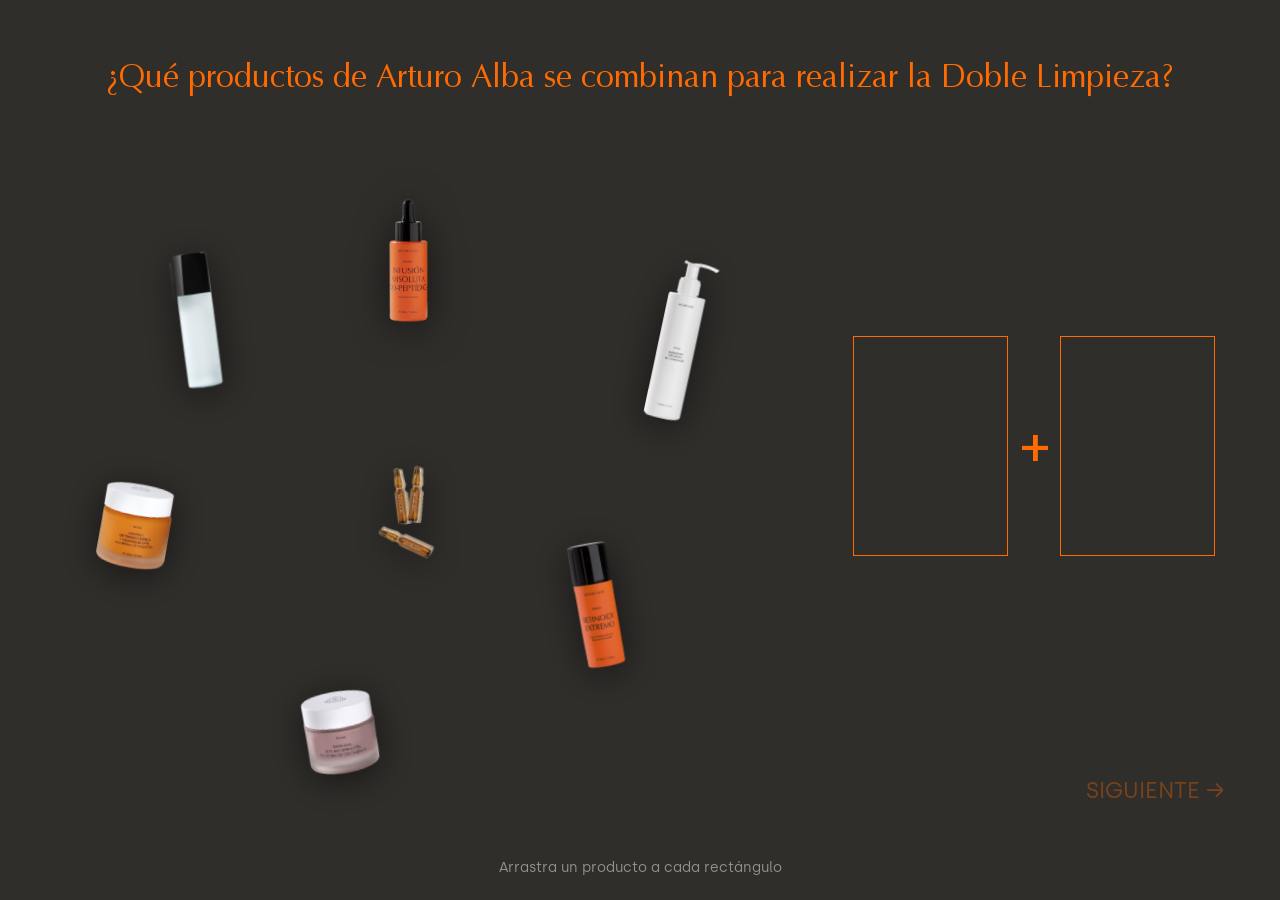
==== test-1.html @ 3ae80b5c "prueba" ====
<!DOCTYPE html>
<html lang="es">
<head>
    <meta charset="UTF-8">
    <meta name="viewport" content="width=device-width, initial-scale=1.0">
    <title>Pregunta 1 — La Fórmula del Saber | Arturo Alba</title>
    <link rel="icon" href="assets/images/favicon.png">
    <link rel="stylesheet" href="css/main.css">
    <style>
        /* ===== TEMPLATE D: Drag & Drop ===== */

        /* FIX 1 — Panel: anular padding heredado del grid base,
           convertir a flex-columna ocupando toda la pantalla          */
        .quiz--template-d .quiz__panel--full {
            display: flex;
            flex-direction: column;
            height: 100vh;
            padding: 0;
            gap: 0;
            overflow: hidden;
        }

        /* FIX 1 — Header: ancho completo, centrado sobre toda la página */
        .quiz--template-d .quiz__header {
            width: 100%;
            box-sizing: border-box;
            padding: 3.5rem 4rem 1rem;
            text-align: center;
            flex-shrink: 0;
        }

        /* FIX 1 — La pregunta: anular margin: 0 0 2.5rem de .quiz__question
           (que por orden de cascada aplasta el margin: 0 auto de --center)  */
        .quiz--template-d .quiz__question.quiz__question--center {
            margin: 0 auto;
            max-width: 72rem;
            text-align: center;
        }

        /* FIX 3 — Subtítulo en Silka, frase normal, sin interletrado extra,
           movido a la parte inferior (fuera del header)                      */
        .quiz--template-d .quiz__drag-hint {
            font-family: "Silka", sans-serif;
            color: rgba(255, 255, 255, 0.48);
            font-size: 0.88rem;
            letter-spacing: normal;
            text-transform: none;
            text-align: center;
            width: 100%;
            flex-shrink: 0;
            padding: 0.6rem 0;
            box-sizing: border-box;
        }

        /* Drag interface: pool (2/3) + zona drop (1/3) */
        .quiz__drag-interface {
            flex: 1;
            display: flex;
            min-height: 0;
        }

        /* FIX 2 — Pool: ocupa 2/3 del ancho */
        .quiz__pool {
            position: relative;
            width: 66.67%;
            flex-shrink: 0;
        }

        .quiz__drag-item {
            position: absolute;
            cursor: grab;
            user-select: none;
            transform: rotate(var(--rot, 0deg));
            transition: transform 0.18s ease;
            z-index: 1;
        }

        .quiz__drag-item:hover {
            transform: rotate(var(--rot, 0deg)) scale(1.07);
            z-index: 10;
        }

        .quiz__drag-item:active {
            cursor: grabbing;
        }

        .quiz__drag-item img {
            display: block;
            max-height: 160px;
            width: auto;
            pointer-events: none;
            filter: drop-shadow(0 6px 18px rgba(0, 0, 0, 0.55));
        }

        /* FIX 4 — Etiqueta: width fijo (evita colapso shrink-to-fit),
           tamaño grande, izquierda, ~3-4 renglones                    */
        .quiz__drag-label {
            position: absolute;
            left: calc(100% + 14px);
            top: 50%;
            transform: translateY(-50%);
            font-family: "Optima", "Palatino Linotype", Palatino, serif;
            color: #ffffff;
            text-transform: uppercase;
            font-size: 0.9rem;
            letter-spacing: 0.07em;
            line-height: 1.25;
            white-space: normal;
            width: 160px;
            text-align: left;
            opacity: 0;
            transition: opacity 0.2s ease;
            pointer-events: none;
        }

        .quiz__drag-item:hover .quiz__drag-label {
            opacity: 1;
        }

        /* Zona de drop: 1/3 del ancho */
        .quiz__drop-area {
            width: 33.33%;
            flex-shrink: 0;
            display: flex;
            align-items: center;
            justify-content: flex-start;
            gap: 0.75rem;
            padding: 2rem 2rem 2rem 0;
        }

        .quiz__drop-zone {
            width: 155px;
            height: 220px;
            border: 1.5px solid #ff6b00;
            padding: 15px;
            display: flex;
            align-items: center;
            justify-content: center;
            position: relative;
            transition: background-color 0.15s ease, border-color 0.15s ease;
            flex-shrink: 0;
        }

        .quiz__drop-zone.is-over {
            background-color: rgba(224, 118, 48, 0.12);
            border-color: #ff6b00;
        }

        .quiz__drop-zone .quiz__zone-img {
            max-width: 100%;
            max-height: 100%;
            object-fit: contain;
            pointer-events: none;
            cursor: grab;
        }

        .quiz__drop-plus {
            font-family: "Optima", "Palatino Linotype";
            color: #ff6b00;
            font-size: 3rem;
            font-weight: bolder;
            flex-shrink: 0;
            user-select: none;
        }

        /* FIX 5 — Botón: alineado a la derecha, sin movimiento al hover */
        .quiz--template-d .quiz__next {
            align-self: flex-end;
            margin: 0 3.5rem 2rem 0;
        }

        /* Neutralizar el scale que causa la sensación de movimiento */
        .quiz--template-d .quiz__next.is-active:hover,
        .quiz--template-d .quiz__next.is-active:focus-visible {
            transform: none;
            opacity: 0.8;
        }
    </style>
</head>
<body class="quiz quiz--full quiz--template-d quiz--q1" data-question="1">

<main class="quiz__panel--full">

    <div class="quiz__header">
        <h1 class="quiz__question quiz__question--center">&#191;Qu&#233; productos de Arturo Alba se combinan para realizar la Doble Limpieza?</h1>
    </div>

    <div class="quiz__drag-interface">

        <!-- Pool: 7 productos dispersos en 2/3 de la pantalla -->
        <div class="quiz__pool" id="pool">

            <div class="quiz__drag-item" id="item-agua-micelar" data-product="agua-micelar"
                 draggable="true" style="left:17%;top:19%;--rot:-7deg">
                <img src="assets/images/test-1-agua-micelar-D.png" alt="Agua Micelar" draggable="false">
                <span class="quiz__drag-label">Agua <br> Micelar</span>
            </div>

            <div class="quiz__drag-item" id="item-limpiadora-espumosa" data-product="limpiadora-espumosa"
                 draggable="true" style="left:74%;top:22%;--rot:12deg">
                <img src="assets/images/test-1-limpiadora-espumosa-D.png" alt="Limpiadora Espumosa" draggable="false">
                <span class="quiz__drag-label">Limpiadora Espumosa</span>
            </div>

            <div class="quiz__drag-item" id="item-manteca" data-product="manteca"
                 draggable="true" style="left:10%;top:50%;--rot:10deg">
                <img src="assets/images/test-1-manteca-D.png" alt="Manteca de Primera Limpieza" draggable="false">
                <span class="quiz__drag-label">Manteca <br> de Primera <br> Limpieza</span>
            </div>

            <div class="quiz__drag-item" id="item-infusion" data-product="infusion"
                 draggable="true" style="left:42%;top:10%;--rot:0deg">
                <img src="assets/images/test-1-infusion-D.png" alt="Infusi&#243;n Absoluta" draggable="false">
                <span class="quiz__drag-label">Infusi&#243;n Absoluta</span>
            </div>

            <div class="quiz__drag-item" id="item-rapsodia" data-product="rapsodia"
                 draggable="true" style="left:34%;top:81%;--rot:-9deg">
                <img src="assets/images/test-1-rapsodia-D.png" alt="Rapsodia Alta Recuperaci&#243;n" draggable="false">
                <span class="quiz__drag-label">Rapsodia Alta Recuperaci&#243;n</span>
            </div>

            <div class="quiz__drag-item" id="item-retinoide" data-product="retinoide"
                 draggable="true" style="left:64%;top:62%;--rot:-10deg">
                <img src="assets/images/test-1-retinoide-D.png" alt="Retinoide Extremo" draggable="false">
                <span class="quiz__drag-label">Retinoide Extremo</span>
            </div>

            <div class="quiz__drag-item" id="item-solucion-exfoliante" data-product="solucion-exfoliante"
                 draggable="true" style="left:42%;top:48%;--rot:-7deg">
                <img src="assets/images/test-1-solucion-exfoliante-D.png" alt="Soluci&#243;n Exfoliante" draggable="false">
                <span class="quiz__drag-label">Soluci&#243;n Exfoliante</span>
            </div>

        </div>

        <!-- Zona de drop: dos rectángulos + símbolo + -->
        <div class="quiz__drop-area">
            <div class="quiz__drop-zone" id="zone-0" data-zone="0"></div>
            <div class="quiz__drop-plus" aria-hidden="true">+</div>
            <div class="quiz__drop-zone" id="zone-1" data-zone="1"></div>
        </div>

    </div>

    <a href="test-2.html" class="quiz__next" aria-disabled="true">SIGUIENTE &#8594;</a>

    <p class="quiz__drag-hint">Arrastra un producto a cada rect&#225;ngulo</p>

</main>

<script>
(function () {
    "use strict";

    var body    = document.body;
    var page    = body.dataset.question;        // "1"
    var nextBtn = document.querySelector(".quiz__next");
    var pool    = document.getElementById("pool");
    var zoneEls = [
        document.getElementById("zone-0"),
        document.getElementById("zone-1")
    ];

    /* Qué producto hay en cada zona (null = vacía) */
    var zoneContent = [null, null];

    /* Estado del arrastre en curso */
    var dragState = null; // { product: string, fromZone: null | 0 | 1 }

    /* -------- Utilidades -------- */

    function getPoolItem(product) {
        return document.getElementById("item-" + product);
    }

    function hidePoolItem(product) {
        var el = getPoolItem(product);
        if (el) el.style.visibility = "hidden";
    }

    function showPoolItem(product) {
        var el = getPoolItem(product);
        if (el) el.style.visibility = "visible";
    }

    function clearZone(zoneIndex) {
        var existing = zoneEls[zoneIndex].querySelector(".quiz__zone-img");
        if (existing) zoneEls[zoneIndex].removeChild(existing);
    }

    function renderZone(zoneIndex, product) {
        clearZone(zoneIndex);

        var sourceImg = getPoolItem(product).querySelector("img");
        var img = document.createElement("img");
        img.src       = sourceImg.src;
        img.alt       = sourceImg.alt;
        img.className = "quiz__zone-img";
        img.draggable = true;

        /* Al arrastrar la imagen ya colocada en la zona */
        img.addEventListener("dragstart", function (e) {
            dragState = { product: product, fromZone: zoneIndex };
            e.dataTransfer.effectAllowed = "move";
            e.dataTransfer.setData("text/plain", product);
        });
        img.addEventListener("dragend", function () {
            dragState = null;
        });

        zoneEls[zoneIndex].appendChild(img);
    }

    function updateAnswer() {
        if (zoneContent[0] !== null && zoneContent[1] !== null) {
            var sorted = [zoneContent[0], zoneContent[1]].sort();
            try { sessionStorage.setItem("respuesta-" + page, sorted.join("+")); } catch (e) {}
            nextBtn.classList.add("is-active");
            nextBtn.removeAttribute("aria-disabled");
        } else {
            try { sessionStorage.removeItem("respuesta-" + page); } catch (e) {}
            nextBtn.classList.remove("is-active");
            nextBtn.setAttribute("aria-disabled", "true");
        }
    }

    /* -------- Pool: arrastre de productos -------- */

    pool.querySelectorAll(".quiz__drag-item").forEach(function (item) {
        var product = item.dataset.product;

        item.addEventListener("dragstart", function (e) {
            dragState = { product: product, fromZone: null };
            e.dataTransfer.effectAllowed = "move";
            e.dataTransfer.setData("text/plain", product);
            /* Ocultar tras un tick para que el ghost se renderice bien */
            setTimeout(function () { item.style.visibility = "hidden"; }, 0);
        });

        item.addEventListener("dragend", function () {
            /* Si el producto no quedó en ninguna zona, restaurar */
            if (zoneContent.indexOf(product) === -1) {
                item.style.visibility = "visible";
            }
            dragState = null;
        });
    });

    /* -------- Zonas: reciben el drop -------- */

    zoneEls.forEach(function (zone, zoneIndex) {

        zone.addEventListener("dragover", function (e) {
            e.preventDefault();
            e.dataTransfer.dropEffect = "move";
            zone.classList.add("is-over");
        });

        zone.addEventListener("dragleave", function (e) {
            if (!zone.contains(e.relatedTarget)) {
                zone.classList.remove("is-over");
            }
        });

        zone.addEventListener("drop", function (e) {
            e.preventDefault();
            zone.classList.remove("is-over");
            if (!dragState) return;

            var incoming = dragState.product;
            var fromZone = dragState.fromZone;
            var existing = zoneContent[zoneIndex];

            /* Misma zona: sin cambios */
            if (fromZone === zoneIndex) {
                dragState = null;
                return;
            }

            if (fromZone === null) {
                /* Pool → Zona */
                hidePoolItem(incoming);
                if (existing !== null) {
                    /* Zona ocupada: devolver su contenido al pool */
                    showPoolItem(existing);
                    clearZone(zoneIndex);
                }
            } else {
                /* Zona → Zona (intercambio o traslado) */
                if (existing !== null) {
                    /* Intercambio: el contenido actual va a la zona de origen */
                    zoneContent[fromZone] = existing;
                    renderZone(fromZone, existing);
                } else {
                    /* Traslado simple: vaciar zona de origen */
                    zoneContent[fromZone] = null;
                    clearZone(fromZone);
                }
            }

            zoneContent[zoneIndex] = incoming;
            renderZone(zoneIndex, incoming);
            dragState = null;
            updateAnswer();
        });
    });

    /* -------- Pool: acepta devoluciones desde las zonas -------- */

    pool.addEventListener("dragover", function (e) {
        if (dragState && dragState.fromZone !== null) {
            e.preventDefault();
            e.dataTransfer.dropEffect = "move";
        }
    });

    pool.addEventListener("drop", function (e) {
        e.preventDefault();
        if (!dragState || dragState.fromZone === null) return;

        var product  = dragState.product;
        var fromZone = dragState.fromZone;

        zoneContent[fromZone] = null;
        clearZone(fromZone);
        showPoolItem(product);

        dragState = null;
        updateAnswer();
    });

    /* -------- Botón Siguiente: guard -------- */

    nextBtn.addEventListener("click", function (e) {
        if (!nextBtn.classList.contains("is-active")) e.preventDefault();
    });

})();
</script>

</body>
</html>
---- css/main.css ----
/* =============================================
   RESET BÁSICO
   (colocar SIEMPRE al principio de main.css)
============================================= */
*,
*::before,
*::after {
    box-sizing: border-box;
}

/* =============================================
   FUENTES DE MARCA
   (si ya las tienes declaradas en main.css, borra este bloque)
============================================= */
@font-face {
    font-family: "Optima";
    src: url("../assets/fonts/Optima-Regular.woff2") format("woff2");
    font-weight: 400;
    font-display: swap;
}

@font-face {
    font-family: "Silka";
    src: url("../assets/fonts/Silka-Regular.woff2") format("woff2");
    font-weight: 400;
    font-display: swap;
}

/* =============================================
   UTILIDAD ACCESIBILIDAD
============================================= */
.sr-only {
    position: absolute;
    width: 1px;
    height: 1px;
    padding: 0;
    margin: -1px;
    overflow: hidden;
    clip: rect(0, 0, 0, 0);
    white-space: nowrap;
    border: 0;
}

/* =============================================
   LANDING — LA FÓRMULA DEL SABER
============================================= */
body.landing {
    height: 100%;
    margin: 0;
    overflow: hidden;
    background: #302e2b;
}

body.landing {
    position: relative;
    min-height: 100vh;
    display: flex;
    align-items: center;
    justify-content: center;
    font-family: "Silka", sans-serif;
}

.landing__bg {
    position: fixed;
    inset: 0;
    background-image: url("../assets/images/fondo-landing.png");
    background-size: cover;
    background-position: center;
    z-index: 0;
}

.landing__bg::after {
    content: "";
    position: absolute;
    inset: 0;
    background: linear-gradient(180deg, rgba(48,46,43,.35) 0%, rgba(48,46,43,.15) 30%, rgba(48,46,43,.15) 70%, rgba(48,46,43,.35) 100%);
}

/* Texto de márgenes: se recorta parcialmente contra el borde de la ventana */
.landing__text {
    position: absolute;
    left: 50%;
    transform: translateX(-50%);
    width: 100%;
    text-align: center;
    font-family: "Optima", serif;
    font-weight: 400;
    font-size: clamp(3.5rem, min(13vw, 16vh), 10rem);
    letter-spacing: 0.04em;
    color: #ffffff;
    line-height: 1;
    z-index: 1;
    white-space: nowrap;
    pointer-events: none;
}

.landing__text--top {
    top: -3vw;
    opacity: 0;
    animation: dropIn 1.1s cubic-bezier(.22, 1, .36, 1) 0.1s forwards;
}

.landing__text--bottom {
    bottom: -3vw;
    opacity: 0;
    animation: riseIn 1.1s cubic-bezier(.22, 1, .36, 1) 0.1s forwards;
}

@keyframes dropIn {
    from { opacity: 0; transform: translateX(-50%) translateY(-60%); }
    to   { opacity: 1; transform: translateX(-50%) translateY(0); }
}

@keyframes riseIn {
    from { opacity: 0; transform: translateX(-50%) translateY(60%); }
    to   { opacity: 1; transform: translateX(-50%) translateY(0); }
}

/* Bloque central: logo + marca + CTA — estático, sin animación */
.landing__center {
    position: relative;
    z-index: 2;
    display: flex;
    flex-direction: column;
    align-items: center;
    gap: 1.5rem;
    padding: 0 2rem;
    text-align: center;
}

.landing__logo {
    width: clamp(74px, 8vw, 96px);
    height: auto;
}

.landing__brand {
    margin: 0.3rem;
    font-family: "Optima", serif;
    font-size: clamp(1.8rem, 3.2vw, 2.4rem);
    color: #ffffff;
}

.landing__cta {
    margin-top: 2.5rem;
    display: inline-flex;
    align-items: center;
    gap: 0.6rem;
    font-family: "Silka", sans-serif;
    font-size: 1.3rem;
    color: #ffffff;
    text-decoration: none;
    transition: transform 0.25s ease, color 0.25s ease;
}

.landing__cta-arrow {
    font-family: "Silka", sans-serif;
    font-size: 1rem;
    line-height: 1;
    transition: transform 0.25s ease;
}

.landing__cta:hover,
.landing__cta:focus-visible {
    transform: scale(1.08);
}

.landing__cta:focus-visible {
    outline: 2px solid #ec6b00;
    outline-offset: 6px;
}

/* Respeta preferencia de movimiento reducido */
@media (prefers-reduced-motion: reduce) {
    .landing__text--top,
    .landing__text--bottom,
    .landing__cta {
        animation: none;
        opacity: 1;
        transform: translateX(-50%);
    }
    .landing__cta {
        transform: none;
    }
    .landing__cta:hover,
    .landing__cta:focus-visible {
        transform: none;
    }
}

/* Móvil: marca más grande, botón más pequeño, y usamos altura de
   viewport dinámica (dvh) para que "DEL SABER" no quede fuera del
   área realmente visible en navegadores móviles */
@media (max-width: 600px) {
    body.landing {
        display: grid;
        grid-template-rows: minmax(0, 1fr) auto minmax(0, 1fr);
        height: auto;
        min-height: 100vh;
        min-height: 100svh;
        overflow-y: auto;
    }

    .landing__text {
        font-size: clamp(2.2rem, 14vw, 3.6rem);
    }

    .landing__text--top {
        top: -3vw;
    }

    .landing__center {
        grid-row: 2;
    }

    .landing__text--bottom {
        grid-row: 3;
        align-self: end;
        position: static;
        animation: none;
        opacity: 1;
        transform: none;
        padding-bottom: 1.5rem;
    }

    .landing__brand {
        font-size: 2.1rem;
    }

    .landing__center {
        gap: 0.75rem;
    }

    .landing__logo {
        width: 65px;
    }

    .landing__cta {
        margin-top: 1.25rem;
        font-size: 1rem;
    }
}

/* =============================================
   QUIZ — LAYOUT COMPARTIDO (test-1.html … test-5.html)
============================================= */

body.quiz {
    height: 100vh;
    margin: 0;
    display: grid;
    grid-template-columns: 1fr 1fr;
    grid-template-rows: 100vh;
    font-family: "Silka", sans-serif;
    color: #302e2b;
    background: #ffffff;
    overflow: hidden;
}

/* Paleta por pregunta — cada test-N.html solo cambia esta variable
   añadiendo su propio modificador de body (quiz--q1, quiz--q2...) */
body.quiz--q1 {
    --accent: #ff6b00;
    --accent-text: #302e2b;
}

body.quiz--q2 {
    --accent: #ff6b00;
    --accent-text: #302e2b;
}

body.quiz--q3 {
    --accent: #ff6b00;
    --accent-text: #302e2b;
}

body.quiz--q4 {
    --accent: #ff6b00;
    --accent-text: #302e2b;
}

body.quiz--q5 {
    --accent: #ff6b00;
    --accent-text: #302e2b;
}

/* =============================================
   VARIANTE — Pregunta a pantalla completa con
   respuestas en imagen (test-3.html)
============================================= */
body.quiz--full {
    grid-template-columns: 1fr;
    background: #302e2b;
    color: #ffffff;
}

body.quiz--full .quiz__restart {
    color: #ffffff;
}

.quiz__panel--full {
    display: grid;
    grid-template-rows: minmax(0, 1fr) auto;
    gap: 2rem;
    padding: 6.5rem 4rem 3.5rem;
    height: 100vh;
    min-height: 0;
}

.quiz__full-inner {
    display: flex;
    flex-direction: column;
    align-items: center;
    justify-content: center;
    gap: 3rem;
    width: 100%;
    max-width: 68rem;
    margin: 0 auto;
    min-height: 0;
    overflow-y: auto;
    text-align: center;
}

.quiz__question--center {
    max-width: 62rem;
    margin: 0 auto;
    color: #ffffff;
    text-align: center;
}

.quiz__image-options {
    list-style: none;
    margin: 0;
    padding: 0;
    display: grid;
    grid-template-columns: repeat(4, 1fr);
    gap: 2.5rem;
    width: 100%;
}

.quiz__image-option {
    display: flex;
    flex-direction: column;
    align-items: center;
    gap: 1rem;
    background: none;
    border: none;
    padding: 0;
    cursor: pointer;
}

.quiz__image-option img {
    width: 100%;
    aspect-ratio: 1 / 1;
    object-fit: cover;
    border: 2px solid transparent;
    transition: border-color 0.2s ease, transform 0.2s ease;
}

.quiz__image-option:hover img {
    border-color: var(--accent, #ff6b00);
}

.quiz__image-option.is-selected img {
    border-color: var(--accent, #ff6b00);
    transform: scale(1.03);
}

.quiz__image-option-label {
    font-family: "Optima", serif;
    font-size: 1.2rem;
    line-height: 1.3;
    letter-spacing: 0.03em;
    text-transform: uppercase;
    color: #ffffff;
    transition: color 0.2s ease, font-weight 0.2s ease;
}

.quiz__image-option.is-selected .quiz__image-option-label {
    color: var(--accent, #ff6b00);
    font-weight: 700;
}

/* =============================================
   Volver a empezar
============================================= */
.quiz__restart {
    position: fixed;
    top: 2rem;
    left: 2rem;
    z-index: 10;
    display: inline-flex;
    align-items: center;
    gap: 0.5rem;
    font-size: 1.1rem;
    color: #302e2b;
    text-decoration: none;
    transition: opacity 0.2s ease;
}

.quiz__restart:hover {
    opacity: 0.6;
}

.quiz__restart-arrow {
    font-size: 1.2rem;
}

/* =============================================
   Panel izquierdo — pregunta y opciones
============================================= */
.quiz__panel--question {
    display: grid;
    grid-template-rows: minmax(0, 1fr) auto;
    gap: 2rem;
    padding: 9.5rem 4rem 3.5rem;
    height: 100vh;
    min-height: 0;
}

.quiz__content {
    max-width: 45rem;
    min-height: 0;
    overflow-y: auto;
}

.quiz__question {
    margin: 0 0 2.5rem;
    font-family: "Optima", serif;
    font-weight: 500;
    font-size: 2rem;
    line-height: 1.35;
    color: var(--accent, #ff6b00);
}

.quiz__options {
    list-style: none;
    margin: 0;
    padding: 0;
    display: flex;
    flex-direction: column;
    gap: 1.5rem;
}

.quiz__option {
    display: flex;
    align-items: flex-start;
    gap: 0.9rem;
    width: 100%;
    background: none;
    border: none;
    padding: 0;
    font-family: "Silka", sans-serif;
    font-size: 1.3rem;
    line-height: 1.4;
    color: #302e2b;
    text-align: left;
    cursor: pointer;
}

.quiz__option-icon {
    flex-shrink: 0;
    display: inline-flex;
    align-items: center;
    justify-content: center;
    width: 1.6rem;
    height: 1.6rem;
    margin-top: 0.25rem;
    border-radius: 50%;
    border: 1px solid #302e2b;
    font-size: 1rem;
    transition: background-color 0.2s ease, border-color 0.2s ease, color 0.2s ease, transform 0.2s ease;
}

.quiz__option-text {
    padding-top: 0.15rem;
    transition: color 0.2s ease, font-weight 0.2s ease;
}

.quiz__option:hover .quiz__option-icon {
    border-color: var(--accent, #ff6b00);
    color: var(--accent, #ff6b00);
}

.quiz__option.is-selected .quiz__option-icon {
    background: var(--accent, #ff6b00);
    border-color: var(--accent, #ff6b00);
    color: #ffffff;
    transform: scale(1.05);
}

.quiz__option.is-selected .quiz__option-text {
    color: var(--accent, #ff6b00);
    font-weight: 700;
}

/* =============================================
   Botón Siguiente — bloqueado hasta seleccionar respuesta
============================================= */
.quiz__next {
    justify-self: flex-end;
    display: inline-flex;
    align-items: center;
    gap: 0.6rem;
    font-family: "Silka", sans-serif;
    font-size: 1.4rem;
    letter-spacing: normal;
    color: var(--accent, #ff6b00);
    text-decoration: none;
    opacity: 0.35;
    pointer-events: none;
    transition: opacity 0.3s ease, transform 0.25s ease;
}

.quiz__next.is-active {
    opacity: 1;
    pointer-events: auto;
}

.quiz__next.is-active:hover,
.quiz__next.is-active:focus-visible {
    transform: scale(1.06);
}

.quiz__next:focus-visible {
    outline: 2px solid var(--accent, #ff6b00);
    outline-offset: 6px;
}

.quiz__next-arrow {
    font-size: 1rem;
}

/* =============================================
   Panel derecho — imagen y texto de producto
============================================= */
.quiz__panel--visual {
    position: relative;
    height: 100vh;
    min-height: 0;
    overflow: hidden;
    background: var(--accent, #ff6b00);
}

.quiz__visual-image {
    display: block;
    width: 100%;
    height: 100%;
    object-fit: cover;
}

/* La animación de entrada del panel visual se ha retirado:
   ahora la imagen ya trae el texto integrado y ocupa el panel completo. */

/* =============================================
   Responsive: apilar paneles en móvil
============================================= */
@media (max-width: 900px) {
    body.quiz {
        height: auto;
        overflow: visible;
        grid-template-columns: 1fr;
        grid-template-rows: none;
    }

    .quiz__panel--visual {
        height: 45vh;
        order: -1;
    }

    .quiz__panel--question {
        height: auto;
        padding: 2rem 1.75rem 2.5rem;
    }

    .quiz__content {
        overflow-y: visible;
    }

    .quiz__question {
        font-size: 1.4rem;
    }

    .quiz__restart {
        top: 1.25rem;
        left: 1.25rem;
    }

    .quiz__panel--full {
        height: auto;
        padding: 5.5rem 1.75rem 2.5rem;
    }

    .quiz__full-inner {
        overflow-y: visible;
        gap: 2rem;
    }

    .quiz__image-options {
        grid-template-columns: repeat(2, 1fr);
        gap: 1.5rem;
    }

    .quiz__image-option-label {
        font-size: 0.85rem;
    }
}

/* =============================================
   RESULTADOS — z-final.html
============================================= */

html:has(body.results) {
    scroll-behavior: smooth;
}

body.results {
    margin: 0;
    background: #ffffff;
    color: #302e2b;
    font-family: "Silka", sans-serif;
}

/* ---------- Hero: cabecera con resumen ---------- */
.results__hero {
    position: relative;
    height: 100vh;
    display: flex;
    flex-direction: column;
    align-items: center;
    justify-content: center;
    overflow: hidden;
    padding: 4rem 4rem 5rem;
}

.results__hero-bg {
    position: absolute;
    inset: 0;
    background-image: url("../assets/images/fondo-final.png");
    background-size: cover;
    background-position: center;
    z-index: 0;
}

.results__hero-bg::after {
    content: "";
    position: absolute;
    inset: 0;
    background: rgba(48, 46, 43, 0.55);
}

.results__margin-text {
    position: absolute;
    left: 50%;
    transform: translateX(-50%);
    width: 100%;
    text-align: center;
    font-family: "Optima", serif;
    font-weight: 400;
    font-size: clamp(3.5rem, min(13vw, 16vh), 10rem);
    letter-spacing: 0.04em;
    color: #ffffff;
    line-height: 1;
    z-index: 1;
    white-space: nowrap;
    pointer-events: none;
}

.results__margin-text--top {
    top: -6vw;
}

.results__margin-text--bottom {
    bottom: -6vw;
}

.results__side-label {
    position: absolute;
    top: 50%;
    writing-mode: vertical-rl;
    white-space: nowrap;
    font-family: "Optima", serif;
    font-size: 2.3rem;
    letter-spacing: 0.1em;
    color: #ffffff;
    z-index: 1;
    margin: 0;
}

.results__side-label--left {
    left: 5rem;
    transform: translateY(-50%) rotate(180deg);
}

.results__side-label--right {
    right: 5rem;
    transform: translateY(-50%);
}

/* ---------- Resumen de 3 columnas ---------- */
.results__summary {
    position: absolute;
    top: 50%;
    left: 50%;
    transform: translate(-50%, -50%);
    z-index: 2;
    display: grid;
    grid-template-columns: 1fr auto 1fr;
    align-items: center;
    gap: 4rem;
    max-width: 90rem;
    width: 100%;
    padding: 2.5rem 2rem;
}

.results__title {
    margin: 0 auto;
    max-width: 20rem;
    font-family: "Optima", serif;
    font-size: 2.2rem;
    letter-spacing: normal;
    line-height: 1.3;
    color: #ffffff;
    text-align: center;
}

.results__score {
    position: relative;
    display: flex;
    flex-direction: column;
    align-items: center;
    gap: 0.25rem;
    text-align: center;
}

.results__score-lead,
.results__score-sub {
    margin: 0;
    font-family: "Optima", serif;
    font-size: 2.1rem;
    letter-spacing: normal;
    color: #ffffff;
}

.results__score-number {
    margin: 0.2rem 0;
    font-family: "Optima", serif;
    font-size: clamp(6rem, 12vw, 9rem);
    letter-spacing: normal;
    line-height: 1;
    color: #ffffff;
}

.results__see-answers {
    position: absolute;
    top: 100%;
    left: 50%;
    transform: translateX(-50%);
    margin-top: 3rem;
    display: inline-flex;
    align-items: center;
    justify-content: center;
    gap: 0.4rem;
    font-family: "Silka", sans-serif;
    font-size: 1.1rem;
    color: #ffffff;
    text-decoration: none;
    white-space: nowrap;
    transition: opacity 0.2s ease, transform 0.2s ease;
}

.results__see-answers:hover,
.results__see-answers:focus-visible {
    opacity: 0.7;
    transform: translateX(-50%) translateY(2px);
}

.results__message {
    margin: 0 auto;
    max-width: 20rem;
    font-family: "Optima", serif;
    font-size: 1.5rem;
    letter-spacing: normal;
    line-height: 1.5;
    color: #ffffff;
    text-align: center;
}

/* ---------- Detalle de preguntas ---------- */
.results__detail {
    display: grid;
    grid-template-columns: 1fr 1fr;
    gap: 3rem 4rem;
    max-width: 90rem;
    margin: 0 auto;
    padding: 5rem 2rem;
}

.results__question-block {
    display: flex;
    flex-direction: column;
    gap: 1.5rem;
}

.results__question {
    margin: 0;
    font-family: "Optima", serif;
    font-weight: 500;
    font-size: 1.6rem;
    line-height: 1.35;
    color: var(--accent, #ff6b00);
}

.results__options {
    list-style: none;
    margin: 0;
    padding: 0;
    display: flex;
    flex-direction: column;
    gap: 1rem;
}

.results__option {
    display: flex;
    align-items: flex-start;
    gap: 0.8rem;
    width: 100%;
    background: none;
    border: none;
    padding: 0;
    font-family: "Silka", sans-serif;
    font-size: 1.2rem;
    line-height: 1.4;
    color: #302e2b;
    text-align: left;
    cursor: default;
}

.results__option-icon {
    flex-shrink: 0;
    display: inline-flex;
    align-items: center;
    justify-content: center;
    width: 1.6rem;
    height: 1.6rem;
    margin-top: 0.2rem;
    border-radius: 50%;
    border: 1px solid #302e2b;
    font-size: 1rem;
    color: #302e2b;
    transition: background-color 0.2s ease, border-color 0.2s ease, color 0.2s ease;
}

.results__option-text {
    padding-top: 0.1rem;
    transition: color 0.2s ease, font-weight 0.2s ease;
}

/* Respuesta correcta: siempre en verde, la haya marcado el usuario o no */
.results__option.is-correct .results__option-icon {
    background: #2e7d4f;
    border-color: #2e7d4f;
    color: #ffffff;
}

.results__option.is-correct .results__option-text {
    color: #2e7d4f;
    font-weight: 700;
}

/* Respuesta marcada por el usuario, pero incorrecta */
.results__option.is-wrong .results__option-icon {
    background: #c73f3f;
    border-color: #c73f3f;
    color: #ffffff;
}

.results__option.is-wrong .results__option-text {
    color: #c73f3f;
    font-weight: 700;
    text-decoration: line-through;
}

/* ---------- Hacer de nuevo ---------- */
.results__again-wrap {
    display: flex;
    justify-content: center;
    padding: 0 2rem 5rem;
}

.results__again {
    display: inline-flex;
    align-items: center;
    gap: 0.6rem;
    font-family: "Silka", sans-serif;
    font-size: 1.4rem;
    color: #ff6b00;
    text-decoration: none;
    transition: transform 0.25s ease;
}

.results__again:hover,
.results__again:focus-visible {
    transform: scale(1.06);
}

.results__again:focus-visible {
    outline: 2px solid #ff6b00;
    outline-offset: 6px;
}

/* ---------- Responsive ---------- */
@media (max-width: 900px) {
    .results__hero {
        padding: 3rem 1.75rem 4rem;
    }

    .results__summary {
        position: relative;
        top: auto;
        left: auto;
        transform: none;
        grid-template-columns: 1fr;
        text-align: center;
        gap: 0.75rem;
    }

    /* "Desenvuelve" el bloque de puntuación para poder reordenar
       sus elementos junto con el título y el mensaje */
    .results__score {
        display: contents;
    }

    .results__title {
        order: 1;
        max-width: none;
        font-size: 1.4rem;
    }

    .results__score-lead {
        order: 2;
        font-size: 1.1rem;
        margin-top: 0.5rem;
    }

    .results__score-number {
        order: 3;
        font-size: clamp(3rem, 16vw, 4rem);
        margin: 0;
    }

    .results__score-sub {
        order: 4;
        font-size: 1.1rem;
    }

    .results__message {
        order: 5;
        max-width: none;
        font-size: 1.1rem;
        margin-top: 0.5rem;
    }

    .results__see-answers {
        position: static;
        top: auto;
        left: auto;
        transform: none;
        order: 6;
        justify-self: center;
        margin-top: 1.5rem;
    }

    .results__see-answers:hover,
    .results__see-answers:focus-visible {
        transform: translateY(2px);
    }

    .results__title,
    .results__message {
        text-align: center;
    }

    .results__side-label {
        display: none;
    }

    .results__detail {
        grid-template-columns: 1fr;
        padding: 3rem 1.75rem;
        gap: 3rem;
    }
}
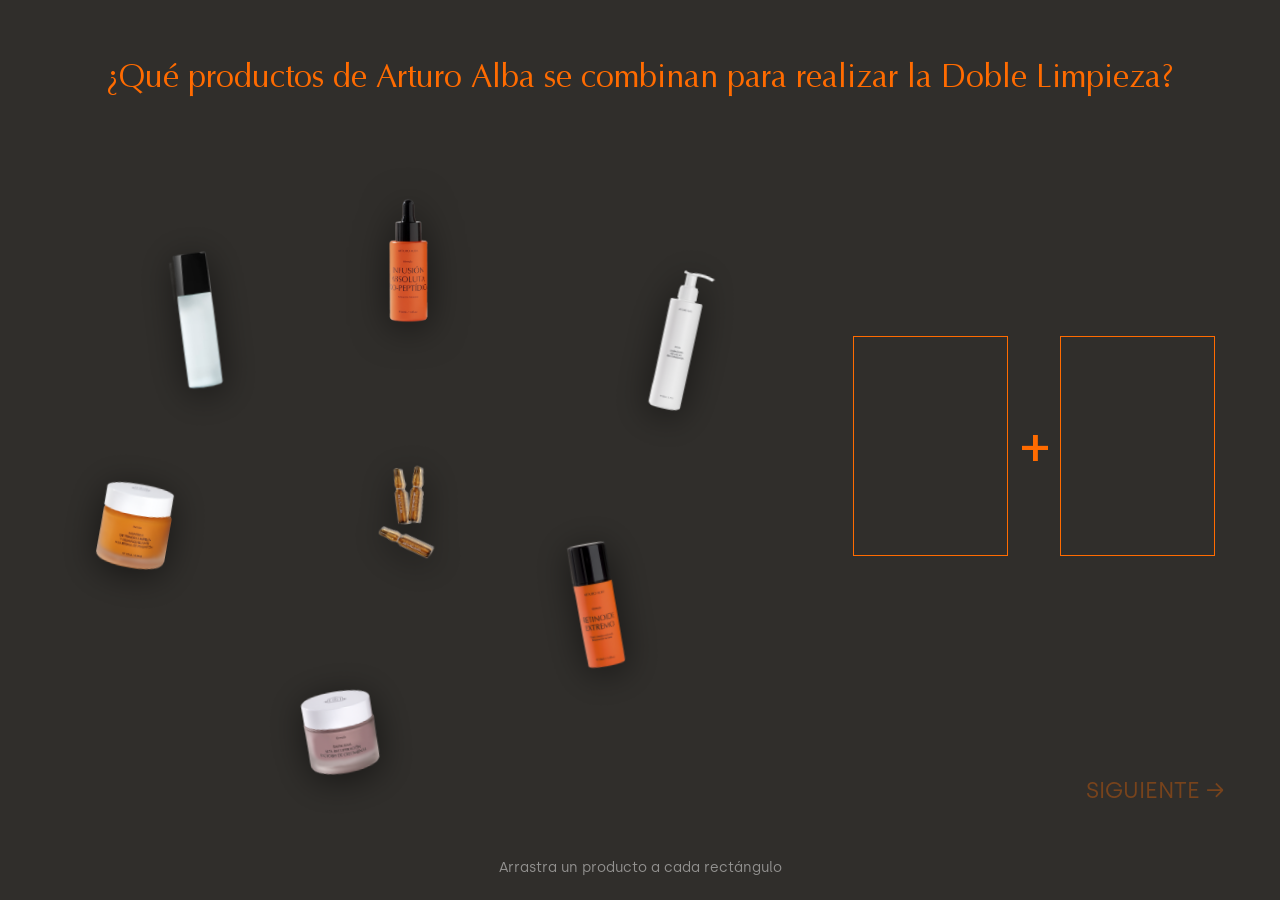
==== commit 5bec83ea: "Enhance mobile touch support with drag-and-drop ghosting and repositioning hints" ====
--- a/test-1.html
+++ b/test-1.html
@@ -175,6 +175,78 @@
             transform: none;
             opacity: 0.8;
         }
+
+        /* Nombre del producto en zona (visible solo en móvil) */
+        .quiz__zone-name {
+            display: none;
+        }
+
+        /* ===== MÓVIL ===== */
+        @media (max-width: 768px) {
+            .quiz--template-d .quiz__header {
+                padding: 2rem 1.5rem 0.75rem;
+            }
+            .quiz__drag-interface {
+                flex-direction: column-reverse;
+            }
+            .quiz__pool {
+                width: 100%;
+                flex: 1;
+                min-height: 0;
+            }
+            .quiz__drop-area {
+                width: 100%;
+                flex-direction: column;
+                align-items: center;
+                padding: 0.5rem 1rem;
+                gap: 0.3rem;
+                flex-shrink: 0;
+                justify-content: center;
+            }
+            .quiz__drop-zone {
+                width: 100%;
+                max-width: 340px;
+                height: 46px;
+                padding: 6px 10px;
+            }
+            .quiz__drop-plus {
+                font-size: 1.4rem;
+            }
+            .quiz__drag-label {
+                top: calc(100% + 4px);
+                left: 50%;
+                transform: translateX(-50%);
+                font-size: 0.55rem;
+                width: 60px;
+                opacity: 1;
+                text-align: center;
+            }
+            .quiz__drag-item:hover .quiz__drag-label {
+                opacity: 1;
+            }
+            .quiz__zone-name {
+                display: flex;
+                align-items: center;
+                justify-content: center;
+                font-family: "Optima", "Palatino Linotype", Palatino, serif;
+                color: #ff6b00;
+                text-transform: uppercase;
+                font-size: 0.72rem;
+                letter-spacing: 0.06em;
+                text-align: center;
+                width: 100%;
+                padding: 0 0.5rem;
+                box-sizing: border-box;
+                line-height: 1.2;
+            }
+            .quiz__zone-img {
+                display: none;
+            }
+            .quiz__drag-interface .quiz__drag-hint {
+                flex-shrink: 0;
+                padding: 0.4rem 1rem;
+            }
+        }
     </style>
 </head>
 <body class="quiz quiz--full quiz--template-d quiz--q1" data-question="1">
@@ -287,6 +359,8 @@
     function clearZone(zoneIndex) {
         var existing = zoneEls[zoneIndex].querySelector(".quiz__zone-img");
         if (existing) zoneEls[zoneIndex].removeChild(existing);
+        var nameEl = zoneEls[zoneIndex].querySelector(".quiz__zone-name");
+        if (nameEl) zoneEls[zoneIndex].removeChild(nameEl);
     }
 
     function renderZone(zoneIndex, product) {
@@ -310,6 +384,15 @@
         });
 
         zoneEls[zoneIndex].appendChild(img);
+
+        /* Nombre del producto (visible en móvil en lugar de imagen) */
+        var labelEl = getPoolItem(product).querySelector(".quiz__drag-label");
+        var nameSpan = document.createElement("span");
+        nameSpan.className = "quiz__zone-name";
+        nameSpan.textContent = labelEl
+            ? labelEl.textContent.replace(/\s+/g, " ").trim()
+            : product;
+        zoneEls[zoneIndex].appendChild(nameSpan);
     }
 
     function updateAnswer() {
@@ -318,6 +401,11 @@
             try { sessionStorage.setItem("respuesta-" + page, sorted.join("+")); } catch (e) {}
             nextBtn.classList.add("is-active");
             nextBtn.removeAttribute("aria-disabled");
+            if (window.innerWidth <= 768) {
+                setTimeout(function () {
+                    nextBtn.scrollIntoView({ behavior: "smooth", block: "nearest" });
+                }, 200);
+            }
         } else {
             try { sessionStorage.removeItem("respuesta-" + page); } catch (e) {}
             nextBtn.classList.remove("is-active");
@@ -436,6 +524,168 @@
         if (!nextBtn.classList.contains("is-active")) e.preventDefault();
     });
 
+    /* -------- Hint en móvil: justo debajo de los rectángulos -------- */
+    (function () {
+        var hintEl     = document.querySelector(".quiz__drag-hint");
+        var dropAreaEl = document.querySelector(".quiz__drop-area");
+        var dragIfEl   = document.querySelector(".quiz__drag-interface");
+        if (!hintEl || !dropAreaEl || !dragIfEl) return;
+        var origParent = hintEl.parentElement;
+        var origNext   = hintEl.nextSibling;
+        function reposition() {
+            if (window.innerWidth <= 768) {
+                dragIfEl.insertBefore(hintEl, dropAreaEl);
+            } else {
+                origParent.insertBefore(hintEl, origNext);
+            }
+        }
+        reposition();
+        window.addEventListener("resize", reposition);
+    }());
+
+    /* -------- Soporte táctil con ghost (móvil) -------- */
+    (function () {
+        var touchItem  = null;
+        var ghost      = null;
+        var hoverZone  = null;
+
+        function createGhost(srcImg, x, y) {
+            var g = document.createElement("img");
+            g.src = srcImg.src;
+            g.style.cssText = "position:fixed;pointer-events:none;z-index:9999;width:auto;max-height:100px;opacity:0.85;transform:translate(-50%,-50%);top:" + y + "px;left:" + x + "px;";
+            document.body.appendChild(g);
+            return g;
+        }
+
+        function moveGhost(x, y) {
+            if (!ghost) return;
+            ghost.style.left = x + "px";
+            ghost.style.top  = y + "px";
+        }
+
+        function removeGhost() {
+            if (!ghost) return;
+            document.body.removeChild(ghost);
+            ghost = null;
+        }
+
+        function zoneFromPoint(x, y) {
+            if (ghost) ghost.style.display = "none";
+            var hit = document.elementFromPoint(x, y);
+            if (ghost) ghost.style.display = "";
+            while (hit && hit !== document.body) {
+                if (hit.dataset && hit.dataset.zone !== undefined) return hit;
+                hit = hit.parentElement;
+            }
+            return null;
+        }
+
+        function highlightZone(zone) {
+            if (hoverZone === zone) return;
+            if (hoverZone) hoverZone.classList.remove("is-over");
+            hoverZone = zone;
+            if (hoverZone) hoverZone.classList.add("is-over");
+        }
+
+        function clearHighlight() {
+            if (hoverZone) hoverZone.classList.remove("is-over");
+            hoverZone = null;
+        }
+
+        pool.querySelectorAll(".quiz__drag-item").forEach(function (item) {
+            var product = item.dataset.product;
+            var img = item.querySelector("img");
+
+            item.addEventListener("touchstart", function (e) {
+                e.preventDefault();
+                touchItem = { product: product, fromZone: null };
+                var t = e.touches[0];
+                ghost = createGhost(img, t.clientX, t.clientY);
+            }, { passive: false });
+
+            item.addEventListener("touchmove", function (e) {
+                e.preventDefault();
+                var t = e.touches[0];
+                moveGhost(t.clientX, t.clientY);
+                highlightZone(zoneFromPoint(t.clientX, t.clientY));
+            }, { passive: false });
+
+            item.addEventListener("touchend", function (e) {
+                e.preventDefault();
+                clearHighlight();
+                removeGhost();
+                if (!touchItem) return;
+                var t = e.changedTouches[0];
+                var zone = zoneFromPoint(t.clientX, t.clientY);
+                if (zone) {
+                    var zi = parseInt(zone.dataset.zone, 10);
+                    var existing = zoneContent[zi];
+                    hidePoolItem(product);
+                    if (existing !== null) {
+                        showPoolItem(existing);
+                        clearZone(zi);
+                    }
+                    zoneContent[zi] = product;
+                    renderZone(zi, product);
+                    updateAnswer();
+                }
+                touchItem = null;
+            }, { passive: false });
+        });
+
+        zoneEls.forEach(function (zone, zi) {
+            zone.addEventListener("touchstart", function (e) {
+                if (zoneContent[zi] === null) return;
+                e.preventDefault();
+                touchItem = { product: zoneContent[zi], fromZone: zi };
+                var t = e.touches[0];
+                var srcImg = getPoolItem(zoneContent[zi]).querySelector("img");
+                ghost = createGhost(srcImg, t.clientX, t.clientY);
+            }, { passive: false });
+
+            zone.addEventListener("touchmove", function (e) {
+                if (!touchItem || touchItem.fromZone !== zi) return;
+                e.preventDefault();
+                var t = e.touches[0];
+                moveGhost(t.clientX, t.clientY);
+                highlightZone(zoneFromPoint(t.clientX, t.clientY));
+            }, { passive: false });
+
+            zone.addEventListener("touchend", function (e) {
+                if (!touchItem || touchItem.fromZone !== zi) { removeGhost(); touchItem = null; return; }
+                e.preventDefault();
+                clearHighlight();
+                removeGhost();
+                var t = e.changedTouches[0];
+                var targetZone = zoneFromPoint(t.clientX, t.clientY);
+                var product = touchItem.product;
+
+                if (targetZone) {
+                    var tzi = parseInt(targetZone.dataset.zone, 10);
+                    if (tzi !== zi) {
+                        var existing = zoneContent[tzi];
+                        if (existing !== null) {
+                            zoneContent[zi] = existing;
+                            renderZone(zi, existing);
+                        } else {
+                            zoneContent[zi] = null;
+                            clearZone(zi);
+                        }
+                        zoneContent[tzi] = product;
+                        renderZone(tzi, product);
+                    }
+                } else {
+                    zoneContent[zi] = null;
+                    clearZone(zi);
+                    showPoolItem(product);
+                }
+
+                updateAnswer();
+                touchItem = null;
+            }, { passive: false });
+        });
+    }());
+
 })();
 </script>
 
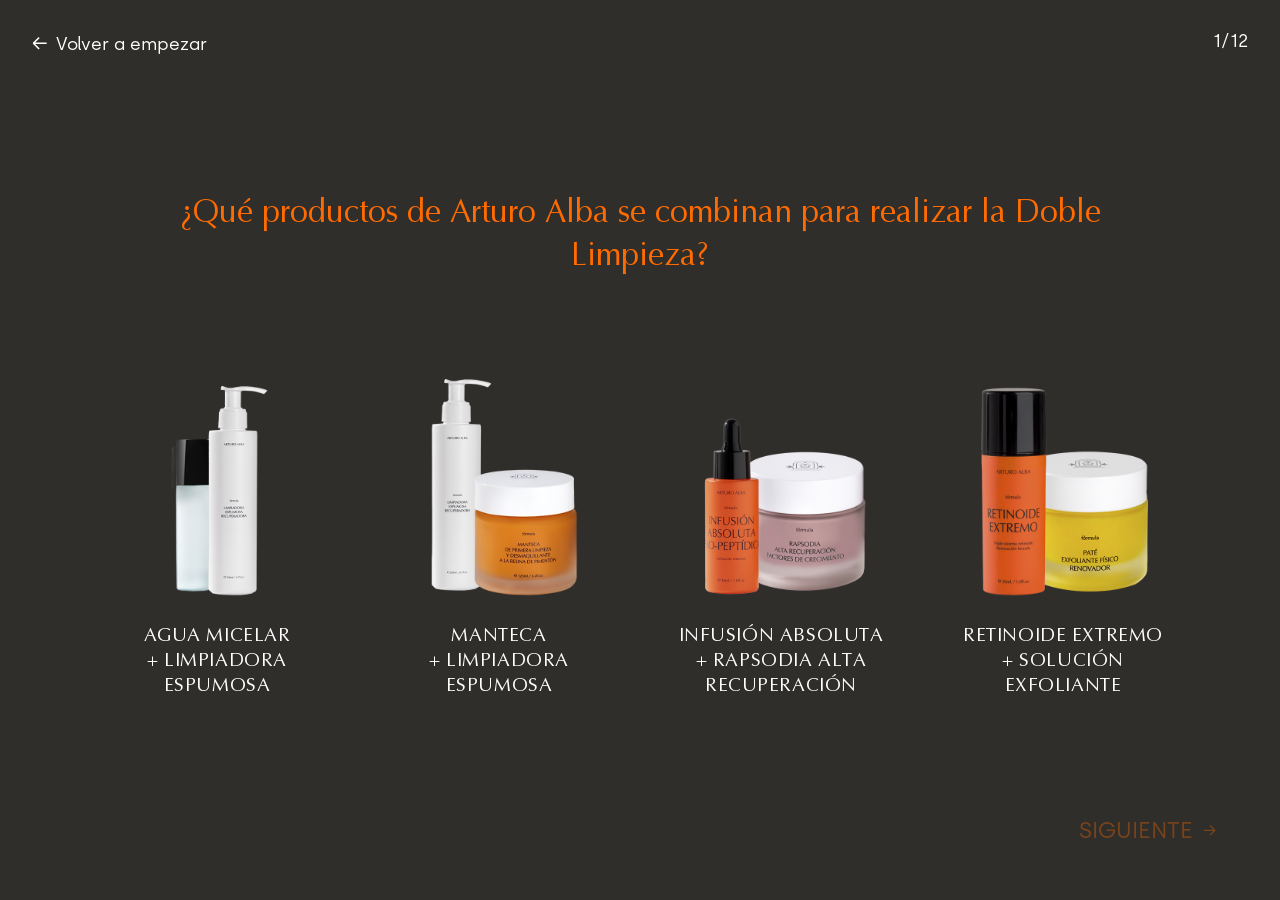
==== commit 2193b56a: "Add question counter to quiz pages for improved user navigation" ====
--- a/test-1.html
+++ b/test-1.html
@@ -6,688 +6,52 @@
     <title>Pregunta 1 — La Fórmula del Saber | Arturo Alba</title>
     <link rel="icon" href="assets/images/favicon.png">
     <link rel="stylesheet" href="css/main.css">
-    <style>
-        /* ===== TEMPLATE D: Drag & Drop ===== */
+</head>
+<body class="quiz quiz--full quiz--q1" data-question="1">
 
-        /* FIX 1 — Panel: anular padding heredado del grid base,
-           convertir a flex-columna ocupando toda la pantalla          */
-        .quiz--template-d .quiz__panel--full {
-            display: flex;
-            flex-direction: column;
-            height: 100vh;
-            padding: 0;
-            gap: 0;
-            overflow: hidden;
-        }
-
-        /* FIX 1 — Header: ancho completo, centrado sobre toda la página */
-        .quiz--template-d .quiz__header {
-            width: 100%;
-            box-sizing: border-box;
-            padding: 3.5rem 4rem 1rem;
-            text-align: center;
-            flex-shrink: 0;
-        }
-
-        /* FIX 1 — La pregunta: anular margin: 0 0 2.5rem de .quiz__question
-           (que por orden de cascada aplasta el margin: 0 auto de --center)  */
-        .quiz--template-d .quiz__question.quiz__question--center {
-            margin: 0 auto;
-            max-width: 72rem;
-            text-align: center;
-        }
-
-        /* FIX 3 — Subtítulo en Silka, frase normal, sin interletrado extra,
-           movido a la parte inferior (fuera del header)                      */
-        .quiz--template-d .quiz__drag-hint {
-            font-family: "Silka", sans-serif;
-            color: rgba(255, 255, 255, 0.48);
-            font-size: 0.88rem;
-            letter-spacing: normal;
-            text-transform: none;
-            text-align: center;
-            width: 100%;
-            flex-shrink: 0;
-            padding: 0.6rem 0;
-            box-sizing: border-box;
-        }
-
-        /* Drag interface: pool (2/3) + zona drop (1/3) */
-        .quiz__drag-interface {
-            flex: 1;
-            display: flex;
-            min-height: 0;
-        }
-
-        /* FIX 2 — Pool: ocupa 2/3 del ancho */
-        .quiz__pool {
-            position: relative;
-            width: 66.67%;
-            flex-shrink: 0;
-        }
-
-        .quiz__drag-item {
-            position: absolute;
-            cursor: grab;
-            user-select: none;
-            transform: rotate(var(--rot, 0deg));
-            transition: transform 0.18s ease;
-            z-index: 1;
-        }
-
-        .quiz__drag-item:hover {
-            transform: rotate(var(--rot, 0deg)) scale(1.07);
-            z-index: 10;
-        }
-
-        .quiz__drag-item:active {
-            cursor: grabbing;
-        }
-
-        .quiz__drag-item img {
-            display: block;
-            max-height: 160px;
-            width: auto;
-            pointer-events: none;
-            filter: drop-shadow(0 6px 18px rgba(0, 0, 0, 0.55));
-        }
-
-        /* FIX 4 — Etiqueta: width fijo (evita colapso shrink-to-fit),
-           tamaño grande, izquierda, ~3-4 renglones                    */
-        .quiz__drag-label {
-            position: absolute;
-            left: calc(100% + 14px);
-            top: 50%;
-            transform: translateY(-50%);
-            font-family: "Optima", "Palatino Linotype", Palatino, serif;
-            color: #ffffff;
-            text-transform: uppercase;
-            font-size: 0.9rem;
-            letter-spacing: 0.07em;
-            line-height: 1.25;
-            white-space: normal;
-            width: 160px;
-            text-align: left;
-            opacity: 0;
-            transition: opacity 0.2s ease;
-            pointer-events: none;
-        }
-
-        .quiz__drag-item:hover .quiz__drag-label {
-            opacity: 1;
-        }
-
-        /* Zona de drop: 1/3 del ancho */
-        .quiz__drop-area {
-            width: 33.33%;
-            flex-shrink: 0;
-            display: flex;
-            align-items: center;
-            justify-content: flex-start;
-            gap: 0.75rem;
-            padding: 2rem 2rem 2rem 0;
-        }
-
-        .quiz__drop-zone {
-            width: 155px;
-            height: 220px;
-            border: 1.5px solid #ff6b00;
-            padding: 15px;
-            display: flex;
-            align-items: center;
-            justify-content: center;
-            position: relative;
-            transition: background-color 0.15s ease, border-color 0.15s ease;
-            flex-shrink: 0;
-        }
-
-        .quiz__drop-zone.is-over {
-            background-color: rgba(224, 118, 48, 0.12);
-            border-color: #ff6b00;
-        }
-
-        .quiz__drop-zone .quiz__zone-img {
-            max-width: 100%;
-            max-height: 100%;
-            object-fit: contain;
-            pointer-events: none;
-            cursor: grab;
-        }
-
-        .quiz__drop-plus {
-            font-family: "Optima", "Palatino Linotype";
-            color: #ff6b00;
-            font-size: 3rem;
-            font-weight: bolder;
-            flex-shrink: 0;
-            user-select: none;
-        }
-
-        /* FIX 5 — Botón: alineado a la derecha, sin movimiento al hover */
-        .quiz--template-d .quiz__next {
-            align-self: flex-end;
-            margin: 0 3.5rem 2rem 0;
-        }
-
-        /* Neutralizar el scale que causa la sensación de movimiento */
-        .quiz--template-d .quiz__next.is-active:hover,
-        .quiz--template-d .quiz__next.is-active:focus-visible {
-            transform: none;
-            opacity: 0.8;
-        }
-
-        /* Nombre del producto en zona (visible solo en móvil) */
-        .quiz__zone-name {
-            display: none;
-        }
-
-        /* ===== MÓVIL ===== */
-        @media (max-width: 768px) {
-            .quiz--template-d .quiz__header {
-                padding: 2rem 1.5rem 0.75rem;
-            }
-            .quiz__drag-interface {
-                flex-direction: column-reverse;
-            }
-            .quiz__pool {
-                width: 100%;
-                flex: 1;
-                min-height: 0;
-            }
-            .quiz__drop-area {
-                width: 100%;
-                flex-direction: column;
-                align-items: center;
-                padding: 0.5rem 1rem;
-                gap: 0.3rem;
-                flex-shrink: 0;
-                justify-content: center;
-            }
-            .quiz__drop-zone {
-                width: 100%;
-                max-width: 340px;
-                height: 46px;
-                padding: 6px 10px;
-            }
-            .quiz__drop-plus {
-                font-size: 1.4rem;
-            }
-            .quiz__drag-label {
-                top: calc(100% + 4px);
-                left: 50%;
-                transform: translateX(-50%);
-                font-size: 0.55rem;
-                width: 60px;
-                opacity: 1;
-                text-align: center;
-            }
-            .quiz__drag-item:hover .quiz__drag-label {
-                opacity: 1;
-            }
-            .quiz__zone-name {
-                display: flex;
-                align-items: center;
-                justify-content: center;
-                font-family: "Optima", "Palatino Linotype", Palatino, serif;
-                color: #ff6b00;
-                text-transform: uppercase;
-                font-size: 0.72rem;
-                letter-spacing: 0.06em;
-                text-align: center;
-                width: 100%;
-                padding: 0 0.5rem;
-                box-sizing: border-box;
-                line-height: 1.2;
-            }
-            .quiz__zone-img {
-                display: none;
-            }
-            .quiz__drag-interface .quiz__drag-hint {
-                flex-shrink: 0;
-                padding: 0.4rem 1rem;
-            }
-        }
-    </style>
-</head>
-<body class="quiz quiz--full quiz--template-d quiz--q1" data-question="1">
+<a href="index.html" class="quiz__restart">
+    <span class="quiz__restart-arrow" aria-hidden="true">&#8592;</span>
+    <span>Volver a empezar</span>
+</a>
 
 <main class="quiz__panel--full">
+    <div class="quiz__full-inner">
+        <h1 class="quiz__question quiz__question--center">&#191;Qu&#233; productos de Arturo Alba se combinan para realizar la Doble Limpieza?</h1>
 
-    <div class="quiz__header">
-        <h1 class="quiz__question quiz__question--center">&#191;Qu&#233; productos de Arturo Alba se combinan para realizar la Doble Limpieza?</h1>
+        <ul class="quiz__image-options" role="listbox" aria-label="Opciones de respuesta">
+            <li role="presentation">
+                <button type="button" class="quiz__image-option quiz__answer" data-value="A" role="option" aria-selected="false">
+                    <img src="assets/images/test-1-A.png" alt="Agua Micelar y Limpiadora Espumosa Recuperadora">
+                    <span class="quiz__image-option-label">Agua Micelar<br>+ Limpiadora Espumosa</span>
+                </button>
+            </li>
+            <li role="presentation">
+                <button type="button" class="quiz__image-option quiz__answer" data-value="B" data-correct="true" role="option" aria-selected="false">
+                    <img src="assets/images/test-1-B.png" alt="Manteca de Primera Limpieza y Limpiadora Espumosa Recuperadora">
+                    <span class="quiz__image-option-label">Manteca<br>+ Limpiadora Espumosa</span>
+                </button>
+            </li>
+            <li role="presentation">
+                <button type="button" class="quiz__image-option quiz__answer" data-value="C" role="option" aria-selected="false">
+                    <img src="assets/images/test-1-C.png" alt="Infusión Absoluta Exo-Peptídica y Rapsodia Alta Recuperación">
+                    <span class="quiz__image-option-label">Infusi&#243;n Absoluta<br>+ Rapsodia Alta Recuperaci&#243;n</span>
+                </button>
+            </li>
+            <li role="presentation">
+                <button type="button" class="quiz__image-option quiz__answer" data-value="D" role="option" aria-selected="false">
+                    <img src="assets/images/test-1-D.png" alt="Retinoide Extremo y Solución Química Exfoliante">
+                    <span class="quiz__image-option-label">Retinoide Extremo<br>+ Soluci&#243;n Exfoliante</span>
+                </button>
+            </li>
+        </ul>
     </div>
 
-    <div class="quiz__drag-interface">
-
-        <!-- Pool: 7 productos dispersos en 2/3 de la pantalla -->
-        <div class="quiz__pool" id="pool">
-
-            <div class="quiz__drag-item" id="item-agua-micelar" data-product="agua-micelar"
-                 draggable="true" style="left:17%;top:19%;--rot:-7deg">
-                <img src="assets/images/test-1-agua-micelar-D.png" alt="Agua Micelar" draggable="false">
-                <span class="quiz__drag-label">Agua <br> Micelar</span>
-            </div>
-
-            <div class="quiz__drag-item" id="item-limpiadora-espumosa" data-product="limpiadora-espumosa"
-                 draggable="true" style="left:74%;top:22%;--rot:12deg">
-                <img src="assets/images/test-1-limpiadora-espumosa-D.png" alt="Limpiadora Espumosa" draggable="false">
-                <span class="quiz__drag-label">Limpiadora Espumosa</span>
-            </div>
-
-            <div class="quiz__drag-item" id="item-manteca" data-product="manteca"
-                 draggable="true" style="left:10%;top:50%;--rot:10deg">
-                <img src="assets/images/test-1-manteca-D.png" alt="Manteca de Primera Limpieza" draggable="false">
-                <span class="quiz__drag-label">Manteca <br> de Primera <br> Limpieza</span>
-            </div>
-
-            <div class="quiz__drag-item" id="item-infusion" data-product="infusion"
-                 draggable="true" style="left:42%;top:10%;--rot:0deg">
-                <img src="assets/images/test-1-infusion-D.png" alt="Infusi&#243;n Absoluta" draggable="false">
-                <span class="quiz__drag-label">Infusi&#243;n Absoluta</span>
-            </div>
-
-            <div class="quiz__drag-item" id="item-rapsodia" data-product="rapsodia"
-                 draggable="true" style="left:34%;top:81%;--rot:-9deg">
-                <img src="assets/images/test-1-rapsodia-D.png" alt="Rapsodia Alta Recuperaci&#243;n" draggable="false">
-                <span class="quiz__drag-label">Rapsodia Alta Recuperaci&#243;n</span>
-            </div>
-
-            <div class="quiz__drag-item" id="item-retinoide" data-product="retinoide"
-                 draggable="true" style="left:64%;top:62%;--rot:-10deg">
-                <img src="assets/images/test-1-retinoide-D.png" alt="Retinoide Extremo" draggable="false">
-                <span class="quiz__drag-label">Retinoide Extremo</span>
-            </div>
-
-            <div class="quiz__drag-item" id="item-solucion-exfoliante" data-product="solucion-exfoliante"
-                 draggable="true" style="left:42%;top:48%;--rot:-7deg">
-                <img src="assets/images/test-1-solucion-exfoliante-D.png" alt="Soluci&#243;n Exfoliante" draggable="false">
-                <span class="quiz__drag-label">Soluci&#243;n Exfoliante</span>
-            </div>
-
-        </div>
-
-        <!-- Zona de drop: dos rectángulos + símbolo + -->
-        <div class="quiz__drop-area">
-            <div class="quiz__drop-zone" id="zone-0" data-zone="0"></div>
-            <div class="quiz__drop-plus" aria-hidden="true">+</div>
-            <div class="quiz__drop-zone" id="zone-1" data-zone="1"></div>
-        </div>
-
-    </div>
-
-    <a href="test-2.html" class="quiz__next" aria-disabled="true">SIGUIENTE &#8594;</a>
-
-    <p class="quiz__drag-hint">Arrastra un producto a cada rect&#225;ngulo</p>
-
+    <a href="test-2.html" class="quiz__next" id="nextBtn" aria-disabled="true">
+        <span>SIGUIENTE</span>
+        <span class="quiz__next-arrow" aria-hidden="true">&#8594;</span>
+    </a>
 </main>
 
-<script>
-(function () {
-    "use strict";
-
-    var body    = document.body;
-    var page    = body.dataset.question;        // "1"
-    var nextBtn = document.querySelector(".quiz__next");
-    var pool    = document.getElementById("pool");
-    var zoneEls = [
-        document.getElementById("zone-0"),
-        document.getElementById("zone-1")
-    ];
-
-    /* Qué producto hay en cada zona (null = vacía) */
-    var zoneContent = [null, null];
-
-    /* Estado del arrastre en curso */
-    var dragState = null; // { product: string, fromZone: null | 0 | 1 }
-
-    /* -------- Utilidades -------- */
-
-    function getPoolItem(product) {
-        return document.getElementById("item-" + product);
-    }
-
-    function hidePoolItem(product) {
-        var el = getPoolItem(product);
-        if (el) el.style.visibility = "hidden";
-    }
-
-    function showPoolItem(product) {
-        var el = getPoolItem(product);
-        if (el) el.style.visibility = "visible";
-    }
-
-    function clearZone(zoneIndex) {
-        var existing = zoneEls[zoneIndex].querySelector(".quiz__zone-img");
-        if (existing) zoneEls[zoneIndex].removeChild(existing);
-        var nameEl = zoneEls[zoneIndex].querySelector(".quiz__zone-name");
-        if (nameEl) zoneEls[zoneIndex].removeChild(nameEl);
-    }
-
-    function renderZone(zoneIndex, product) {
-        clearZone(zoneIndex);
-
-        var sourceImg = getPoolItem(product).querySelector("img");
-        var img = document.createElement("img");
-        img.src       = sourceImg.src;
-        img.alt       = sourceImg.alt;
-        img.className = "quiz__zone-img";
-        img.draggable = true;
-
-        /* Al arrastrar la imagen ya colocada en la zona */
-        img.addEventListener("dragstart", function (e) {
-            dragState = { product: product, fromZone: zoneIndex };
-            e.dataTransfer.effectAllowed = "move";
-            e.dataTransfer.setData("text/plain", product);
-        });
-        img.addEventListener("dragend", function () {
-            dragState = null;
-        });
-
-        zoneEls[zoneIndex].appendChild(img);
-
-        /* Nombre del producto (visible en móvil en lugar de imagen) */
-        var labelEl = getPoolItem(product).querySelector(".quiz__drag-label");
-        var nameSpan = document.createElement("span");
-        nameSpan.className = "quiz__zone-name";
-        nameSpan.textContent = labelEl
-            ? labelEl.textContent.replace(/\s+/g, " ").trim()
-            : product;
-        zoneEls[zoneIndex].appendChild(nameSpan);
-    }
-
-    function updateAnswer() {
-        if (zoneContent[0] !== null && zoneContent[1] !== null) {
-            var sorted = [zoneContent[0], zoneContent[1]].sort();
-            try { sessionStorage.setItem("respuesta-" + page, sorted.join("+")); } catch (e) {}
-            nextBtn.classList.add("is-active");
-            nextBtn.removeAttribute("aria-disabled");
-            if (window.innerWidth <= 768) {
-                setTimeout(function () {
-                    nextBtn.scrollIntoView({ behavior: "smooth", block: "nearest" });
-                }, 200);
-            }
-        } else {
-            try { sessionStorage.removeItem("respuesta-" + page); } catch (e) {}
-            nextBtn.classList.remove("is-active");
-            nextBtn.setAttribute("aria-disabled", "true");
-        }
-    }
-
-    /* -------- Pool: arrastre de productos -------- */
-
-    pool.querySelectorAll(".quiz__drag-item").forEach(function (item) {
-        var product = item.dataset.product;
-
-        item.addEventListener("dragstart", function (e) {
-            dragState = { product: product, fromZone: null };
-            e.dataTransfer.effectAllowed = "move";
-            e.dataTransfer.setData("text/plain", product);
-            /* Ocultar tras un tick para que el ghost se renderice bien */
-            setTimeout(function () { item.style.visibility = "hidden"; }, 0);
-        });
-
-        item.addEventListener("dragend", function () {
-            /* Si el producto no quedó en ninguna zona, restaurar */
-            if (zoneContent.indexOf(product) === -1) {
-                item.style.visibility = "visible";
-            }
-            dragState = null;
-        });
-    });
-
-    /* -------- Zonas: reciben el drop -------- */
-
-    zoneEls.forEach(function (zone, zoneIndex) {
-
-        zone.addEventListener("dragover", function (e) {
-            e.preventDefault();
-            e.dataTransfer.dropEffect = "move";
-            zone.classList.add("is-over");
-        });
-
-        zone.addEventListener("dragleave", function (e) {
-            if (!zone.contains(e.relatedTarget)) {
-                zone.classList.remove("is-over");
-            }
-        });
-
-        zone.addEventListener("drop", function (e) {
-            e.preventDefault();
-            zone.classList.remove("is-over");
-            if (!dragState) return;
-
-            var incoming = dragState.product;
-            var fromZone = dragState.fromZone;
-            var existing = zoneContent[zoneIndex];
-
-            /* Misma zona: sin cambios */
-            if (fromZone === zoneIndex) {
-                dragState = null;
-                return;
-            }
-
-            if (fromZone === null) {
-                /* Pool → Zona */
-                hidePoolItem(incoming);
-                if (existing !== null) {
-                    /* Zona ocupada: devolver su contenido al pool */
-                    showPoolItem(existing);
-                    clearZone(zoneIndex);
-                }
-            } else {
-                /* Zona → Zona (intercambio o traslado) */
-                if (existing !== null) {
-                    /* Intercambio: el contenido actual va a la zona de origen */
-                    zoneContent[fromZone] = existing;
-                    renderZone(fromZone, existing);
-                } else {
-                    /* Traslado simple: vaciar zona de origen */
-                    zoneContent[fromZone] = null;
-                    clearZone(fromZone);
-                }
-            }
-
-            zoneContent[zoneIndex] = incoming;
-            renderZone(zoneIndex, incoming);
-            dragState = null;
-            updateAnswer();
-        });
-    });
-
-    /* -------- Pool: acepta devoluciones desde las zonas -------- */
-
-    pool.addEventListener("dragover", function (e) {
-        if (dragState && dragState.fromZone !== null) {
-            e.preventDefault();
-            e.dataTransfer.dropEffect = "move";
-        }
-    });
-
-    pool.addEventListener("drop", function (e) {
-        e.preventDefault();
-        if (!dragState || dragState.fromZone === null) return;
-
-        var product  = dragState.product;
-        var fromZone = dragState.fromZone;
-
-        zoneContent[fromZone] = null;
-        clearZone(fromZone);
-        showPoolItem(product);
-
-        dragState = null;
-        updateAnswer();
-    });
-
-    /* -------- Botón Siguiente: guard -------- */
-
-    nextBtn.addEventListener("click", function (e) {
-        if (!nextBtn.classList.contains("is-active")) e.preventDefault();
-    });
-
-    /* -------- Hint en móvil: justo debajo de los rectángulos -------- */
-    (function () {
-        var hintEl     = document.querySelector(".quiz__drag-hint");
-        var dropAreaEl = document.querySelector(".quiz__drop-area");
-        var dragIfEl   = document.querySelector(".quiz__drag-interface");
-        if (!hintEl || !dropAreaEl || !dragIfEl) return;
-        var origParent = hintEl.parentElement;
-        var origNext   = hintEl.nextSibling;
-        function reposition() {
-            if (window.innerWidth <= 768) {
-                dragIfEl.insertBefore(hintEl, dropAreaEl);
-            } else {
-                origParent.insertBefore(hintEl, origNext);
-            }
-        }
-        reposition();
-        window.addEventListener("resize", reposition);
-    }());
-
-    /* -------- Soporte táctil con ghost (móvil) -------- */
-    (function () {
-        var touchItem  = null;
-        var ghost      = null;
-        var hoverZone  = null;
-
-        function createGhost(srcImg, x, y) {
-            var g = document.createElement("img");
-            g.src = srcImg.src;
-            g.style.cssText = "position:fixed;pointer-events:none;z-index:9999;width:auto;max-height:100px;opacity:0.85;transform:translate(-50%,-50%);top:" + y + "px;left:" + x + "px;";
-            document.body.appendChild(g);
-            return g;
-        }
-
-        function moveGhost(x, y) {
-            if (!ghost) return;
-            ghost.style.left = x + "px";
-            ghost.style.top  = y + "px";
-        }
-
-        function removeGhost() {
-            if (!ghost) return;
-            document.body.removeChild(ghost);
-            ghost = null;
-        }
-
-        function zoneFromPoint(x, y) {
-            if (ghost) ghost.style.display = "none";
-            var hit = document.elementFromPoint(x, y);
-            if (ghost) ghost.style.display = "";
-            while (hit && hit !== document.body) {
-                if (hit.dataset && hit.dataset.zone !== undefined) return hit;
-                hit = hit.parentElement;
-            }
-            return null;
-        }
-
-        function highlightZone(zone) {
-            if (hoverZone === zone) return;
-            if (hoverZone) hoverZone.classList.remove("is-over");
-            hoverZone = zone;
-            if (hoverZone) hoverZone.classList.add("is-over");
-        }
-
-        function clearHighlight() {
-            if (hoverZone) hoverZone.classList.remove("is-over");
-            hoverZone = null;
-        }
-
-        pool.querySelectorAll(".quiz__drag-item").forEach(function (item) {
-            var product = item.dataset.product;
-            var img = item.querySelector("img");
-
-            item.addEventListener("touchstart", function (e) {
-                e.preventDefault();
-                touchItem = { product: product, fromZone: null };
-                var t = e.touches[0];
-                ghost = createGhost(img, t.clientX, t.clientY);
-            }, { passive: false });
-
-            item.addEventListener("touchmove", function (e) {
-                e.preventDefault();
-                var t = e.touches[0];
-                moveGhost(t.clientX, t.clientY);
-                highlightZone(zoneFromPoint(t.clientX, t.clientY));
-            }, { passive: false });
-
-            item.addEventListener("touchend", function (e) {
-                e.preventDefault();
-                clearHighlight();
-                removeGhost();
-                if (!touchItem) return;
-                var t = e.changedTouches[0];
-                var zone = zoneFromPoint(t.clientX, t.clientY);
-                if (zone) {
-                    var zi = parseInt(zone.dataset.zone, 10);
-                    var existing = zoneContent[zi];
-                    hidePoolItem(product);
-                    if (existing !== null) {
-                        showPoolItem(existing);
-                        clearZone(zi);
-                    }
-                    zoneContent[zi] = product;
-                    renderZone(zi, product);
-                    updateAnswer();
-                }
-                touchItem = null;
-            }, { passive: false });
-        });
-
-        zoneEls.forEach(function (zone, zi) {
-            zone.addEventListener("touchstart", function (e) {
-                if (zoneContent[zi] === null) return;
-                e.preventDefault();
-                touchItem = { product: zoneContent[zi], fromZone: zi };
-                var t = e.touches[0];
-                var srcImg = getPoolItem(zoneContent[zi]).querySelector("img");
-                ghost = createGhost(srcImg, t.clientX, t.clientY);
-            }, { passive: false });
-
-            zone.addEventListener("touchmove", function (e) {
-                if (!touchItem || touchItem.fromZone !== zi) return;
-                e.preventDefault();
-                var t = e.touches[0];
-                moveGhost(t.clientX, t.clientY);
-                highlightZone(zoneFromPoint(t.clientX, t.clientY));
-            }, { passive: false });
-
-            zone.addEventListener("touchend", function (e) {
-                if (!touchItem || touchItem.fromZone !== zi) { removeGhost(); touchItem = null; return; }
-                e.preventDefault();
-                clearHighlight();
-                removeGhost();
-                var t = e.changedTouches[0];
-                var targetZone = zoneFromPoint(t.clientX, t.clientY);
-                var product = touchItem.product;
-
-                if (targetZone) {
-                    var tzi = parseInt(targetZone.dataset.zone, 10);
-                    if (tzi !== zi) {
-                        var existing = zoneContent[tzi];
-                        if (existing !== null) {
-                            zoneContent[zi] = existing;
-                            renderZone(zi, existing);
-                        } else {
-                            zoneContent[zi] = null;
-                            clearZone(zi);
-                        }
-                        zoneContent[tzi] = product;
-                        renderZone(tzi, product);
-                    }
-                } else {
-                    zoneContent[zi] = null;
-                    clearZone(zi);
-                    showPoolItem(product);
-                }
-
-                updateAnswer();
-                touchItem = null;
-            }, { passive: false });
-        });
-    }());
-
-})();
-</script>
-
+<script src="js/quiz.js"></script>
 </body>
 </html>
--- a/css/main.css
+++ b/css/main.css
@@ -404,6 +404,25 @@
 
 .quiz__restart-arrow {
     font-size: 1.2rem;
+}
+
+/* =============================================
+   Contador de pregunta (1/12, 2/12…)
+============================================= */
+.quiz__counter {
+    position: fixed;
+    top: 2rem;
+    right: 2rem;
+    z-index: 10;
+    font-family: "Silka", sans-serif;
+    font-size: 1.1rem;
+    color: #302e2b;
+    pointer-events: none;
+    line-height: 1;
+}
+
+body.quiz--full .quiz__counter {
+    color: #ffffff;
 }
 
 /* =============================================
@@ -586,6 +605,11 @@
         left: 1.25rem;
     }
 
+    .quiz__counter {
+        top: 1.25rem;
+        right: 1.25rem;
+    }
+
     .quiz__panel--full {
         height: auto;
         padding: 5.5rem 1.75rem 2.5rem;
